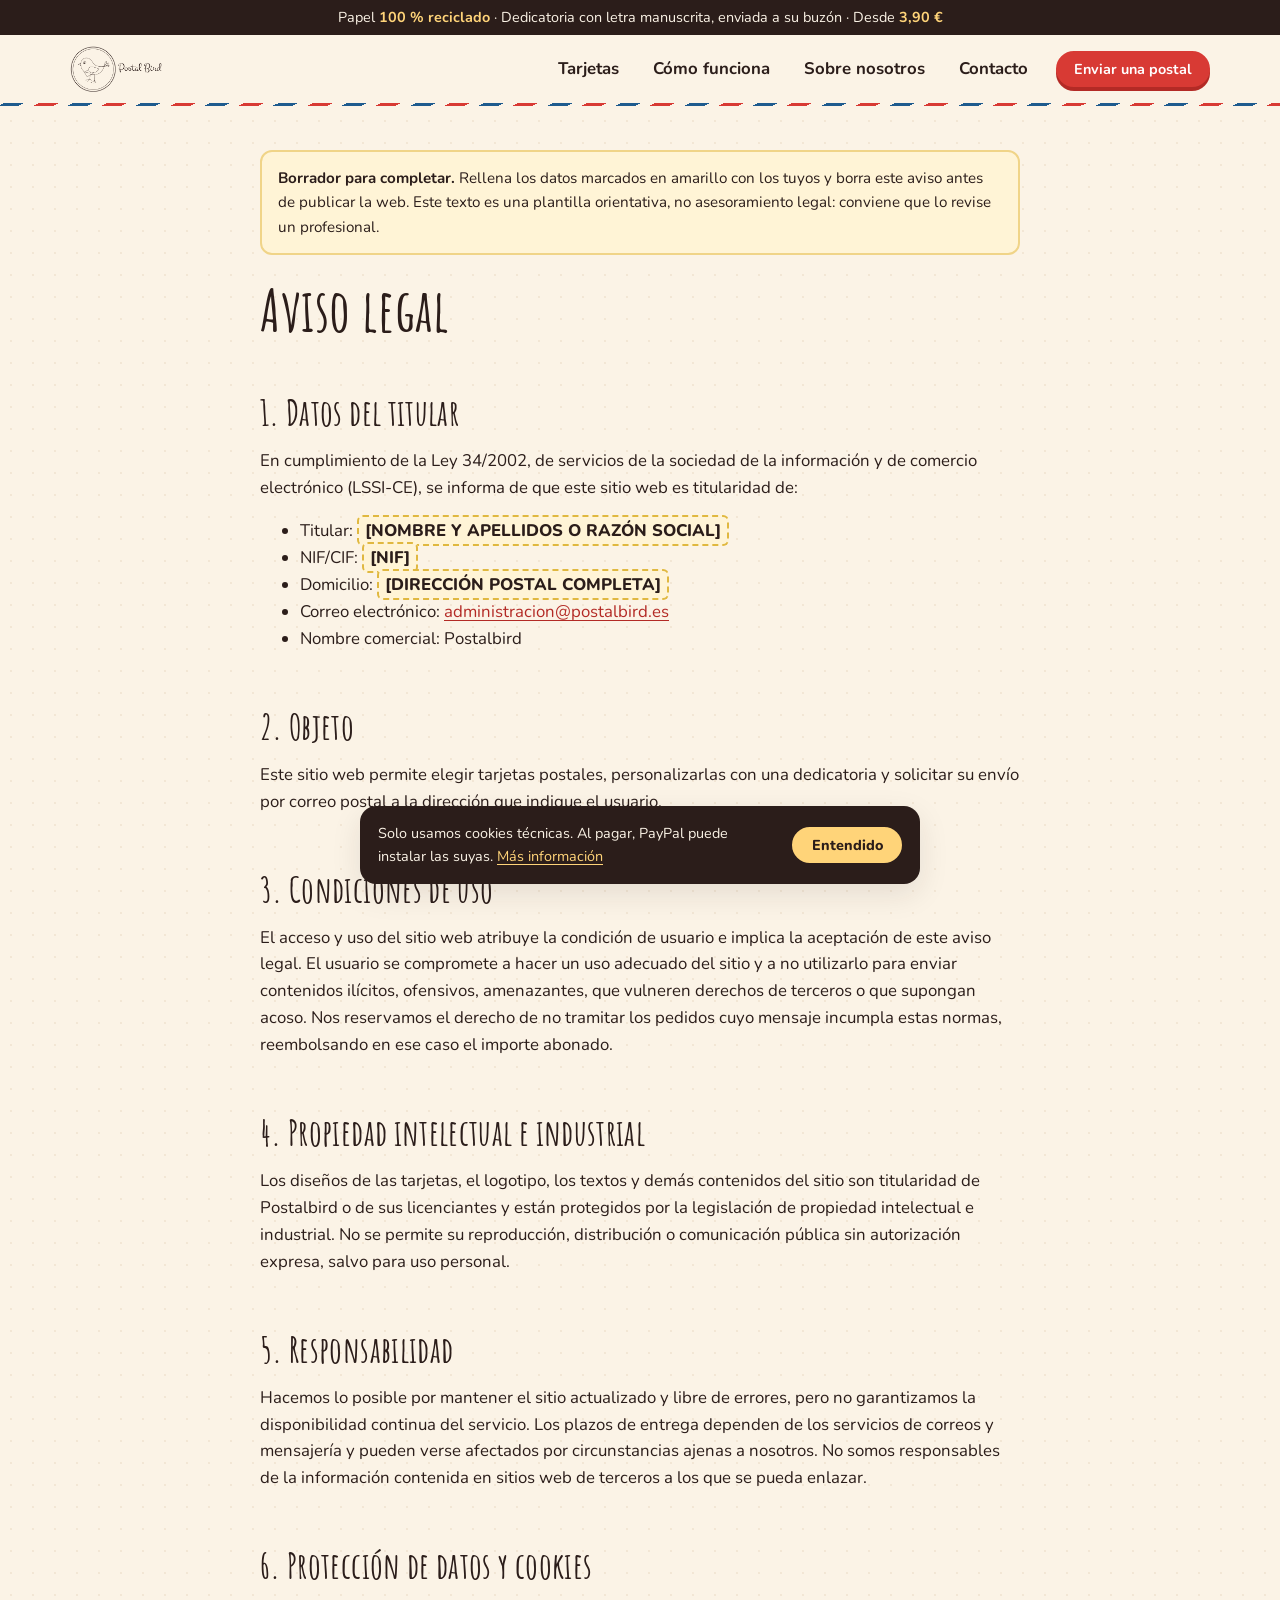
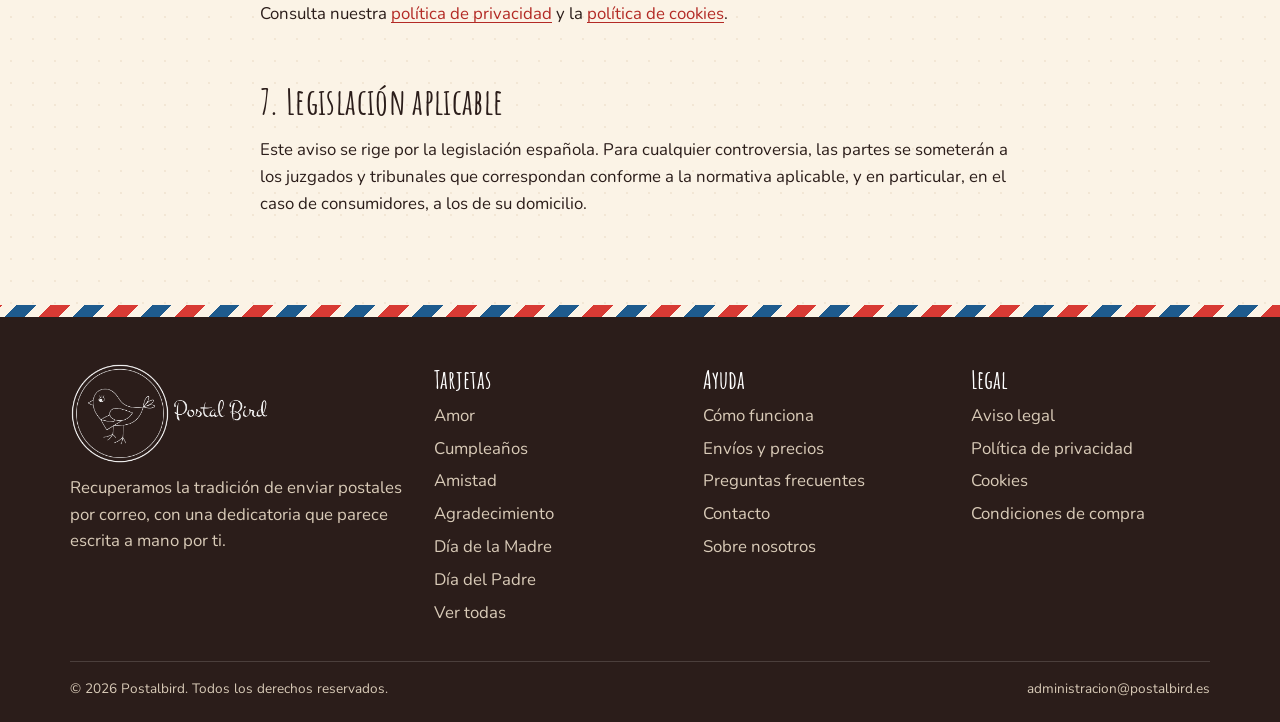
==== aviso-legal.html @ 34e0749d "Primera versión de la web de Postalbird (estática, sin WordPress) Reconstrucción de la tienda a part" ====
<!doctype html>
<html lang="es">
<head>
<meta charset="utf-8">
<meta name="viewport" content="width=device-width, initial-scale=1">
<title>Aviso legal · Postalbird</title>
<meta name="description" content="Aviso legal e información del titular de Postalbird.">
<link rel="icon" href="img/marca.png" type="image/png">
<link rel="preload" href="fonts/AmaticSC-Bold.ttf" as="font" type="font/ttf" crossorigin>
<link rel="stylesheet" href="css/style.css">
</head>
<body data-page="legal">
<header id="site-header"></header>
<main>
  <div class="narrow legal" style="padding:44px 0 70px">
    <div class="notice"><b>Borrador para completar.</b> Rellena los datos marcados en amarillo con los tuyos y borra este aviso antes de publicar la web. Este texto es una plantilla orientativa, no asesoramiento legal: conviene que lo revise un profesional.</div>
    <h1>Aviso legal</h1>

    <h2>1. Datos del titular</h2>
    <p>En cumplimiento de la Ley 34/2002, de servicios de la sociedad de la información y de comercio electrónico (LSSI-CE), se informa de que este sitio web es titularidad de:</p>
    <ul>
      <li>Titular: <span class="todo">[NOMBRE Y APELLIDOS O RAZÓN SOCIAL]</span></li>
      <li>NIF/CIF: <span class="todo">[NIF]</span></li>
      <li>Domicilio: <span class="todo">[DIRECCIÓN POSTAL COMPLETA]</span></li>
      <li>Correo electrónico: <a class="mail" href="#"></a></li>
      <li>Nombre comercial: Postalbird</li>
    </ul>

    <h2>2. Objeto</h2>
    <p>Este sitio web permite elegir tarjetas postales, personalizarlas con una dedicatoria y solicitar su envío por correo postal a la dirección que indique el usuario.</p>

    <h2>3. Condiciones de uso</h2>
    <p>El acceso y uso del sitio web atribuye la condición de usuario e implica la aceptación de este aviso legal. El usuario se compromete a hacer un uso adecuado del sitio y a no utilizarlo para enviar contenidos ilícitos, ofensivos, amenazantes, que vulneren derechos de terceros o que supongan acoso. Nos reservamos el derecho de no tramitar los pedidos cuyo mensaje incumpla estas normas, reembolsando en ese caso el importe abonado.</p>

    <h2>4. Propiedad intelectual e industrial</h2>
    <p>Los diseños de las tarjetas, el logotipo, los textos y demás contenidos del sitio son titularidad de Postalbird o de sus licenciantes y están protegidos por la legislación de propiedad intelectual e industrial. No se permite su reproducción, distribución o comunicación pública sin autorización expresa, salvo para uso personal.</p>

    <h2>5. Responsabilidad</h2>
    <p>Hacemos lo posible por mantener el sitio actualizado y libre de errores, pero no garantizamos la disponibilidad continua del servicio. Los plazos de entrega dependen de los servicios de correos y mensajería y pueden verse afectados por circunstancias ajenas a nosotros. No somos responsables de la información contenida en sitios web de terceros a los que se pueda enlazar.</p>

    <h2>6. Protección de datos y cookies</h2>
    <p>Consulta nuestra <a href="privacidad.html">política de privacidad</a> y la <a href="cookies.html">política de cookies</a>.</p>

    <h2>7. Legislación aplicable</h2>
    <p>Este aviso se rige por la legislación española. Para cualquier controversia, las partes se someterán a los juzgados y tribunales que correspondan conforme a la normativa aplicable, y en particular, en el caso de consumidores, a los de su domicilio.</p>
  </div>
</main>
<footer id="site-footer" class="site-footer"></footer>
<script src="js/config.js"></script>
<script src="js/catalog.js"></script>
<script src="js/site.js"></script>
<script>document.querySelectorAll('.mail').forEach(function (a) { a.href = 'mailto:' + PB.config.email; a.textContent = PB.config.email; });</script>
</body>
</html>
---- css/style.css ----
/* ============ Postalbird — hoja de estilos ============ */
@font-face { font-family: 'Nunito'; src: url('../fonts/Nunito-Variable.ttf') format('truetype'); font-weight: 200 1000; font-display: swap; }
@font-face { font-family: 'Amatic SC'; src: url('../fonts/AmaticSC-Regular.ttf') format('truetype'); font-weight: 400; font-display: swap; }
@font-face { font-family: 'Amatic SC'; src: url('../fonts/AmaticSC-Bold.ttf') format('truetype'); font-weight: 700; font-display: swap; }
@font-face { font-family: 'La Belle Aurore'; src: url('../fonts/LaBelleAurore.ttf') format('truetype'); font-display: swap; }
@font-face { font-family: 'Handlee'; src: url('../fonts/Handlee-Regular.ttf') format('truetype'); font-display: swap; }
@font-face { font-family: 'Allura'; src: url('../fonts/Allura-Regular.ttf') format('truetype'); font-display: swap; }
@font-face { font-family: 'Montez'; src: url('../fonts/Montez-Regular.ttf') format('truetype'); font-display: swap; }

:root {
  --cream: #fbf3e6; --paper: #fffdf8; --kraft: #ecdcc0; --kraft-d: #c9ad84;
  --ink: #2b1d1a; --muted: #7b6a61; --line: #eadfcd;
  --red: #d83a34; --red-d: #b32a25; --blue: #1e5b8e; --leaf: #4f8a52;
  --radius: 16px; --shadow: 0 10px 30px rgba(43, 29, 26, .10); --shadow-s: 0 2px 8px rgba(43, 29, 26, .08);
  --f-body: 'Nunito', system-ui, -apple-system, 'Segoe UI', sans-serif;
  --f-display: 'Amatic SC', 'Nunito', cursive;
  --f-hand: 'La Belle Aurore', cursive;
  --airmail: repeating-linear-gradient(-45deg, var(--red) 0 14px, var(--cream) 14px 24px, var(--blue) 24px 38px, var(--cream) 38px 48px);
}
*, *::before, *::after { box-sizing: border-box; }
html { scroll-behavior: smooth; -webkit-text-size-adjust: 100%; }
body {
  margin: 0; font-family: var(--f-body); font-size: 1.05rem; line-height: 1.6; color: var(--ink);
  background: var(--cream);
  background-image: radial-gradient(rgba(201, 173, 132, .18) 1px, transparent 1.2px);
  background-size: 22px 22px;
  display: flex; flex-direction: column; min-height: 100vh;
}
main { flex: 1; }
#site-header { display: contents; }
img { max-width: 100%; display: block; }
a { color: var(--red-d); text-underline-offset: 3px; }
a:hover { color: var(--red); }
h1, h2, h3 { font-family: var(--f-display); font-weight: 700; line-height: 1; letter-spacing: .01em; margin: 0 0 .5em; }
h1 { font-size: clamp(3rem, 8vw, 5.4rem); }
h2 { font-size: clamp(2.3rem, 5vw, 3.4rem); }
h3 { font-size: 1.9rem; }
p { margin: 0 0 1em; }
:focus-visible { outline: 3px solid var(--blue); outline-offset: 2px; border-radius: 6px; }
.wrap { width: min(1140px, 100% - 32px); margin-inline: auto; }
.narrow { width: min(760px, 100% - 32px); margin-inline: auto; }
.sr { position: absolute; width: 1px; height: 1px; overflow: hidden; clip: rect(0 0 0 0); white-space: nowrap; }
.hand { font-family: var(--f-hand); color: var(--blue); font-weight: 400; }
.muted { color: var(--muted); }
.center { text-align: center; }
section { padding: 56px 0; }
.eyebrow { font-family: var(--f-hand); color: var(--blue); font-size: 1.5rem; display: block; margin-bottom: 6px; }

/* ---------- Botones ---------- */
.btn {
  --bg: var(--red); --fg: #fff;
  display: inline-flex; align-items: center; justify-content: center; gap: .5em;
  padding: .8em 1.5em; border-radius: 999px; border: 2px solid var(--bg); background: var(--bg); color: var(--fg);
  font: 800 1rem/1 var(--f-body); text-decoration: none; cursor: pointer; transition: transform .15s, box-shadow .15s, background .15s;
  box-shadow: 0 4px 0 var(--red-d);
}
.btn:hover { color: var(--fg); transform: translateY(-2px); box-shadow: 0 6px 0 var(--red-d); }
.btn:active { transform: translateY(2px); box-shadow: 0 1px 0 var(--red-d); }
.btn.ghost { --bg: transparent; --fg: var(--ink); border-color: var(--ink); box-shadow: 0 4px 0 var(--ink); }
.btn.ghost:hover { background: var(--ink); color: var(--cream); }
.btn.small { padding: .6em 1.1em; font-size: .9rem; }
.btn[disabled] { opacity: .5; cursor: not-allowed; transform: none; }

/* ---------- Cabecera ---------- */
.topbar { background: var(--ink); color: var(--cream); text-align: center; font-size: .9rem; padding: 6px 12px; }
.topbar b { color: #ffd479; }
.site-header { position: sticky; top: 0; z-index: 50; background: rgba(251, 243, 230, .94); backdrop-filter: blur(8px); border-bottom: 3px solid transparent; border-image: var(--airmail) 6; }
.site-header .wrap { display: flex; align-items: center; justify-content: space-between; gap: 16px; min-height: 68px; }
.brand img { height: 46px; width: auto; }
.nav { display: flex; align-items: center; gap: 6px; }
.nav a { padding: 8px 14px; border-radius: 999px; text-decoration: none; color: var(--ink); font-weight: 700; }
.nav a:hover, .nav a[aria-current="page"] { background: var(--kraft); color: var(--ink); }
.nav .btn { margin-left: 8px; color: #fff; }
.nav .btn:hover { background: var(--red); color: #fff; }
.burger { display: none; background: none; border: 2px solid var(--ink); border-radius: 12px; padding: 8px 10px; cursor: pointer; }
.burger span { display: block; width: 22px; height: 2px; background: var(--ink); margin: 4px 0; }
@media (max-width: 820px) {
  .burger { display: block; }
  .nav { position: absolute; left: 0; right: 0; top: 100%; background: var(--cream); flex-direction: column; align-items: stretch; padding: 12px 16px 18px; border-bottom: 3px solid var(--kraft); display: none; }
  .nav.open { display: flex; }
  .nav a { padding: 12px 14px; }
  .nav .btn { margin: 8px 0 0; }
}

/* ---------- Hero ---------- */
.hero { padding: 40px 0 64px; overflow: hidden; }
.hero .wrap { display: grid; grid-template-columns: 1.05fr .95fr; gap: 40px; align-items: center; }
.hero h1 em { font-style: normal; color: var(--red); display: inline-block; transform: rotate(-2deg); }
.hero p.lead { font-size: 1.25rem; max-width: 34ch; }
.hero .actions { display: flex; gap: 14px; flex-wrap: wrap; margin: 24px 0 18px; }
.hero .perks { display: flex; gap: 8px 22px; flex-wrap: wrap; padding: 0; margin: 0; list-style: none; font-weight: 700; font-size: .95rem; color: var(--muted); }
.hero .perks li::before { content: '✓ '; color: var(--leaf); font-weight: 900; }
.collage { position: relative; aspect-ratio: 1 / 1; max-width: 520px; margin-inline: auto; width: 100%; }
.collage .photo { position: absolute; background: #fff; padding: 10px 10px 34px; box-shadow: var(--shadow); border-radius: 4px; }
.collage .photo img { width: 100%; height: 100%; object-fit: cover; }
.collage .p1 { width: 58%; aspect-ratio: 1 / 1.12; left: 2%; top: 4%; transform: rotate(-5deg); z-index: 2; }
.collage .p2 { width: 64%; aspect-ratio: 1.3 / 1; right: 0; bottom: 4%; transform: rotate(4deg); z-index: 1; }
.collage .tape { position: absolute; width: 90px; height: 26px; background: rgba(216, 58, 52, .55); left: 26%; top: 0; transform: rotate(-4deg); z-index: 4; }
.collage .stamp { position: absolute; right: 4%; top: 2%; width: 110px; height: 110px; z-index: 5; transform: rotate(9deg); }
.stamp-box { background: var(--paper); padding: 8px; border: 2px dashed var(--kraft-d); border-radius: 6px; box-shadow: var(--shadow-s); }
.stamp-box img { width: 100%; }
.collage .note { position: absolute; left: 0; bottom: 0; z-index: 6; background: var(--paper); border-radius: 10px; padding: 8px 16px; box-shadow: var(--shadow); font-family: var(--f-hand); color: var(--blue); font-size: 1.25rem; transform: rotate(-3deg); }
@media (max-width: 820px) { .hero .wrap { grid-template-columns: 1fr; } .collage { max-width: 420px; } }

/* ---------- Pasos ---------- */
.band { background: var(--paper); border-block: 2px solid var(--line); }
.steps { display: grid; grid-template-columns: repeat(3, 1fr); gap: 24px; counter-reset: paso; margin-top: 30px; }
.step { position: relative; background: var(--cream); border: 2px solid var(--line); border-radius: var(--radius); padding: 30px 24px 24px; }
.step::before { counter-increment: paso; content: counter(paso); position: absolute; top: -26px; left: 22px; width: 52px; height: 52px; border-radius: 50%; background: var(--red); color: #fff; display: grid; place-items: center; font: 700 2.2rem/1 var(--f-display); box-shadow: 0 3px 0 var(--red-d); }
.step h3 { margin-bottom: .2em; }
.step p { margin: 0; color: var(--muted); }
@media (max-width: 820px) { .steps { grid-template-columns: 1fr; gap: 40px; } }

/* ---------- Categorías (píldoras) ---------- */
.chips { display: flex; flex-wrap: wrap; gap: 10px; }
.chip { display: inline-flex; align-items: center; gap: 8px; padding: 9px 18px; border-radius: 999px; border: 2px solid var(--ink); background: transparent; color: var(--ink); font: 800 .95rem var(--f-body); text-decoration: none; cursor: pointer; transition: .15s; }
.chip small { font-weight: 700; opacity: .6; }
.chip:hover { background: var(--kraft); color: var(--ink); }
.chip.on { background: var(--ink); color: var(--cream); }
.cat-tiles { display: grid; grid-template-columns: repeat(auto-fill, minmax(150px, 1fr)); gap: 14px; margin-top: 22px; }
.cat-tile { display: block; text-decoration: none; color: var(--ink); background: var(--paper); border: 2px solid var(--line); border-radius: var(--radius); padding: 18px 16px; text-align: center; transition: .2s; }
.cat-tile:hover { transform: translateY(-4px) rotate(-1deg); border-color: var(--red); color: var(--ink); box-shadow: var(--shadow); }
.cat-tile b { font: 700 2rem/1 var(--f-display); display: block; }
.cat-tile span { font-size: .85rem; color: var(--muted); font-weight: 700; }

/* ---------- Tarjetas de producto ---------- */
.grid { display: grid; grid-template-columns: repeat(auto-fill, minmax(230px, 1fr)); gap: 24px; }
.pcard { background: var(--paper); border-radius: var(--radius); overflow: hidden; box-shadow: var(--shadow-s); border: 2px solid var(--line); text-decoration: none; color: var(--ink); display: flex; flex-direction: column; transition: transform .2s, box-shadow .2s; }
.pcard:hover { transform: translateY(-6px) rotate(-.6deg); box-shadow: var(--shadow); color: var(--ink); }
.pcard .ph { aspect-ratio: 1 / 1; background: var(--kraft); overflow: hidden; position: relative; }
.pcard .ph img { width: 100%; height: 100%; object-fit: cover; transition: transform .4s; }
.pcard:hover .ph img { transform: scale(1.05); }
.pcard .ph img.alt { position: absolute; inset: 0; opacity: 0; transition: opacity .3s; }
.pcard:hover .ph img.alt { opacity: 1; }
.pcard .tag { position: absolute; left: 10px; top: 10px; background: var(--paper); border-radius: 999px; padding: 2px 12px; font-size: .78rem; font-weight: 800; box-shadow: var(--shadow-s); }
.pcard .body { padding: 14px 16px 16px; display: flex; flex-direction: column; gap: 6px; flex: 1; }
.pcard h3 { font-size: 1.7rem; margin: 0; line-height: 1.02; }
.pcard .price { margin-top: auto; font-weight: 800; color: var(--red-d); }
.section-head { display: flex; justify-content: space-between; align-items: end; gap: 20px; flex-wrap: wrap; margin-bottom: 26px; }
.section-head h2 { margin: 0; }

/* ---------- Tienda ---------- */
.page-head { padding: 44px 0 10px; }
.page-head p { max-width: 60ch; color: var(--muted); font-size: 1.1rem; }
.toolbar { display: flex; gap: 16px; align-items: center; flex-wrap: wrap; margin: 20px 0 26px; }
.search { flex: 1 1 240px; max-width: 360px; position: relative; }
.search input { width: 100%; padding: 11px 16px 11px 42px; border-radius: 999px; border: 2px solid var(--ink); background: var(--paper); font: 600 1rem var(--f-body); color: var(--ink); }
.search::before { content: '🔍'; position: absolute; left: 14px; top: 50%; transform: translateY(-50%); font-size: .95rem; }
.empty { text-align: center; padding: 60px 0; color: var(--muted); }
.more { text-align: center; margin-top: 34px; }

/* ---------- Ficha de postal ---------- */
.crumbs { font-size: .9rem; color: var(--muted); padding-top: 26px; }
.crumbs a { color: var(--muted); }
.detail { display: grid; grid-template-columns: 1.1fr .9fr; gap: 44px; padding: 20px 0 60px; align-items: start; }
.gallery .main { background: #fff; padding: 12px; border-radius: 6px; box-shadow: var(--shadow); }
.gallery .main img { width: 100%; aspect-ratio: 1/1; object-fit: cover; }
.thumbs { display: flex; gap: 12px; margin-top: 16px; }
.thumbs button { width: 84px; padding: 4px; background: #fff; border: 2px solid var(--line); border-radius: 8px; cursor: pointer; }
.thumbs button[aria-current="true"] { border-color: var(--red); }
.thumbs img { aspect-ratio: 1/1; object-fit: cover; width: 100%; border-radius: 4px; }
.info h1 { font-size: clamp(2.8rem, 6vw, 4.2rem); }
.info .price { font: 700 2.6rem/1 var(--f-display); color: var(--red-d); margin: 4px 0 14px; }
.facts { list-style: none; padding: 0; margin: 20px 0 24px; display: grid; gap: 8px; }
.facts li { display: flex; gap: 10px; }
.facts li::before { content: '✓'; color: var(--leaf); font-weight: 900; }
.prose { max-width: 70ch; color: #4a3b35; }
.prose h2 { font-size: 2.4rem; margin-top: 1.4em; }
.prose h3 { margin-top: 1.3em; }
.prose li { margin-bottom: .4em; }
@media (max-width: 820px) { .detail { grid-template-columns: 1fr; gap: 26px; } }

/* ---------- Formularios ---------- */
label, .lbl { display: block; font-weight: 800; font-size: .95rem; margin-bottom: 6px; }
label .opt, .lbl .opt { font-weight: 600; color: var(--muted); }
input[type=text], input[type=email], input[type=tel], input[type=date], select, textarea {
  width: 100%; padding: 12px 14px; border: 2px solid var(--line); border-radius: 12px; background: var(--paper); color: var(--ink);
  font: 600 1rem var(--f-body); transition: border-color .15s, box-shadow .15s;
}
input:focus, select:focus, textarea:focus { outline: none; border-color: var(--blue); box-shadow: 0 0 0 4px rgba(30, 91, 142, .15); }
input.bad, select.bad, textarea.bad { border-color: var(--red); background: #fff5f4; }
textarea { min-height: 170px; resize: vertical; line-height: 1.5; }
.field { margin-bottom: 16px; }
.row { display: grid; grid-template-columns: 1fr 1fr; gap: 14px; }
.row.r3 { grid-template-columns: 1fr 2fr; }
@media (max-width: 560px) { .row, .row.r3 { grid-template-columns: 1fr; gap: 0; } }
.hint { font-size: .85rem; color: var(--muted); margin-top: 4px; }
.err { color: var(--red-d); font-size: .85rem; font-weight: 700; margin-top: 4px; min-height: 0; }
.check { display: flex; gap: 10px; align-items: flex-start; font-weight: 600; cursor: pointer; }
.check input { width: 20px; height: 20px; margin-top: 3px; accent-color: var(--red); flex: none; }
.hp { position: absolute; left: -9999px; }
.counter { text-align: right; font-size: .85rem; color: var(--muted); font-weight: 700; }
.counter.warn { color: var(--red-d); }

/* ---------- Editor (personalizar) ---------- */
.editor { display: grid; grid-template-columns: minmax(0, 1fr) minmax(0, 1.05fr); gap: 36px; padding: 18px 0 70px; align-items: start; }
.stepper { display: flex; gap: 6px; margin-bottom: 22px; }
.stepper button { width: 100%; min-width: 0; background: var(--paper); border: 2px solid var(--line); border-radius: 999px; padding: 8px 6px; font: 800 .82rem var(--f-body); color: var(--muted); cursor: pointer; white-space: nowrap; }
.stepper button:disabled { cursor: default; opacity: .7; }
.stepper button b { display: inline-grid; place-items: center; width: 20px; height: 20px; border-radius: 50%; background: var(--line); color: var(--ink); margin-right: 5px; font-size: .74rem; }
@media (max-width: 420px) { .stepper button { font-size: 0; padding: 6px; } .stepper button b { margin: 0; font-size: .8rem; } .stepper button.on { font-size: .82rem; } .stepper button.on b { margin-right: 5px; } }
.stepper button.on { border-color: var(--ink); color: var(--ink); background: #fff; }
.stepper button.on b { background: var(--red); color: #fff; }
.stepper button.done b { background: var(--leaf); color: #fff; }
.panel { display: none; }
.panel.on { display: block; animation: fade .3s; }
@keyframes fade { from { opacity: 0; transform: translateY(6px); } }
.panel h2 { font-size: 2.6rem; }
.nav-steps { display: flex; justify-content: space-between; gap: 12px; margin-top: 26px; }
.fonts { display: grid; grid-template-columns: repeat(2, 1fr); gap: 10px; }
.fonts label { margin: 0; cursor: pointer; }
.fonts input { position: absolute; opacity: 0; }
.fonts span { display: block; text-align: center; padding: 10px 8px; border: 2px solid var(--line); background: var(--paper); border-radius: 12px; font-size: 1.5rem; line-height: 1.2; color: var(--blue); }
.fonts small { display: block; font: 700 .72rem var(--f-body); color: var(--muted); }
.fonts input:checked + span { border-color: var(--red); box-shadow: 0 0 0 3px rgba(216, 58, 52, .18); background: #fff; }
.fonts input:focus-visible + span { outline: 3px solid var(--blue); }
.inks { display: flex; gap: 12px; }
.inks label { margin: 0; cursor: pointer; }
.inks input { position: absolute; opacity: 0; }
.inks i { display: block; width: 38px; height: 38px; border-radius: 50%; border: 3px solid #fff; box-shadow: 0 0 0 2px var(--line); }
.inks input:checked + i { box-shadow: 0 0 0 3px var(--ink); }
.inks input:focus-visible + i { outline: 3px solid var(--blue); outline-offset: 3px; }
.opts { display: grid; gap: 10px; }
.opt-card { display: flex; gap: 12px; align-items: center; padding: 14px 16px; border: 2px solid var(--line); background: var(--paper); border-radius: 14px; cursor: pointer; margin: 0; font-weight: 600; }
.opt-card input { accent-color: var(--red); width: 20px; height: 20px; }
.opt-card:has(input:checked) { border-color: var(--red); background: #fff; }
.opt-card .t { flex: 1; } .opt-card .t small { display: block; color: var(--muted); font-weight: 600; }
.opt-card b { color: var(--red-d); white-space: nowrap; }
.selected-card { display: flex; gap: 14px; align-items: center; background: var(--paper); border: 2px solid var(--line); border-radius: 14px; padding: 10px; margin-bottom: 22px; }
.selected-card img { width: 64px; height: 64px; object-fit: cover; border-radius: 8px; }
.selected-card div { flex: 1; line-height: 1.25; }
.selected-card b { font: 700 1.5rem/1 var(--f-display); display: block; }
.summary { background: var(--paper); border: 2px solid var(--line); border-radius: 14px; padding: 16px 18px; margin-bottom: 20px; }
.summary dl { margin: 0; display: grid; grid-template-columns: 1fr auto; gap: 6px 14px; }
.summary dt { color: var(--muted); font-weight: 700; } .summary dd { margin: 0; font-weight: 800; text-align: right; }
.summary .total { border-top: 2px dashed var(--line); padding-top: 10px; margin-top: 6px; font-size: 1.25rem; }
.summary dt.total { color: var(--ink); }
.summary dd.total { color: var(--red-d); }
.demo-note { background: #fff4d6; border: 2px solid #f0d488; border-radius: 12px; padding: 12px 14px; font-size: .92rem; margin-bottom: 14px; }
.msg { border-radius: 12px; padding: 12px 14px; font-weight: 700; margin: 12px 0; }
.msg.err-box { background: #fdeceb; border: 2px solid #f0b3af; color: #8a1f1a; }
.msg.ok-box { background: #e8f4e8; border: 2px solid #b7d9b8; color: #2c5d2f; }

/* Vista previa */
.preview { position: sticky; top: 92px; }
.tabs { display: flex; gap: 6px; margin-bottom: 14px; }
.tabs button { flex: 1; padding: 8px 6px; border-radius: 999px; border: 2px solid var(--line); background: var(--paper); font: 800 .9rem var(--f-body); cursor: pointer; color: var(--muted); }
.tabs button.on { background: var(--ink); color: var(--cream); border-color: var(--ink); }
.stage { background: var(--kraft); border-radius: var(--radius); padding: 22px; box-shadow: inset 0 0 0 2px rgba(255, 255, 255, .35); }
.stage .view { display: none; } .stage .view.on { display: block; }
/* Hoja de dedicatoria: 11,5 × 15,5 cm. Márgenes = los de la hoja de impresión (1,4 / 1,2 / 1,4 / 1,6 cm) */
.paper { position: relative; aspect-ratio: 11.5 / 15.5; width: min(82%, 400px); margin-inline: auto; background: #fffdf6; box-shadow: var(--shadow); border-radius: 2px; }
.hw { font-family: var(--f-hand); color: var(--blue); white-space: pre-wrap; overflow-wrap: anywhere; overflow: hidden; line-height: 1.5; }
.paper .hw { position: absolute; top: 9.03%; right: 10.43%; bottom: 9.03%; left: 13.91%; }
.cover { aspect-ratio: 11.5 / 15.5; width: min(70%, 320px); margin-inline: auto; box-shadow: var(--shadow); background: #fff; }
.cover img { width: 100%; height: 100%; object-fit: cover; }
.envelope { position: relative; aspect-ratio: 18 / 12.5; background: #fbf6ea; box-shadow: var(--shadow); border-radius: 3px; overflow: hidden; }
.envelope .to { position: absolute; left: 30%; top: 40%; right: 6%; }
.envelope .from { position: absolute; left: 5%; top: 6%; width: 46%; }
.envelope .sello { position: absolute; right: 4%; top: 6%; width: 11%; aspect-ratio: 3 / 3.6; border: 2px dashed rgba(43, 29, 26, .3); border-radius: 3px; display: grid; place-items: center; font-size: .6rem; color: rgba(43, 29, 26, .4); text-align: center; font-weight: 800; }
.stage-cap { text-align: center; font-size: .85rem; color: #5b4a3c; margin: 12px 0 0; font-weight: 700; }
@media (max-width: 900px) { .editor { grid-template-columns: 1fr; } .preview { position: static; order: -1; } }

/* ---------- Confirmación ---------- */
.done-card { background: var(--paper); border: 2px solid var(--line); border-radius: 22px; padding: 34px; box-shadow: var(--shadow); text-align: center; border-top: 10px solid; border-image: var(--airmail) 12; }
.code-box { width: 100%; font: 500 .8rem/1.4 ui-monospace, Consolas, monospace; min-height: 90px; word-break: break-all; }

/* ---------- Texto largo / FAQ / legal ---------- */
details { background: var(--paper); border: 2px solid var(--line); border-radius: 14px; padding: 4px 18px; margin-bottom: 12px; }
summary { cursor: pointer; font-weight: 800; padding: 12px 0; list-style-position: outside; }
details[open] { border-color: var(--kraft-d); }
details p { color: #4a3b35; }
.legal h1 { font-size: 3.6rem; }
.legal h2 { font-size: 2.2rem; margin-top: 1.6em; }
.legal .todo { background: #fff4d6; border: 2px dashed #e0b840; padding: 2px 6px; border-radius: 6px; font-weight: 800; }
.notice { background: #fff4d6; border: 2px solid #f0d488; border-radius: 12px; padding: 14px 16px; margin-bottom: 26px; font-size: .95rem; }
.two-col { display: grid; grid-template-columns: 1fr 1fr; gap: 40px; align-items: start; }
@media (max-width: 820px) { .two-col { grid-template-columns: 1fr; gap: 24px; } }
.price-table { width: 100%; border-collapse: collapse; margin: 14px 0 22px; background: var(--paper); border-radius: 14px; overflow: hidden; box-shadow: var(--shadow-s); }
.price-table td, .price-table th { padding: 12px 16px; text-align: left; border-bottom: 1px solid var(--line); }
.price-table td:last-child, .price-table th:last-child { text-align: right; font-weight: 800; color: var(--red-d); }
@media (max-width: 640px) {
  .price-table.stack, .price-table.stack tbody, .price-table.stack tr, .price-table.stack td, .price-table.stack th { display: block; width: 100%; text-align: left !important; }
  .price-table.stack tr:first-child { display: none; }
  .price-table.stack tr { border-bottom: 2px solid var(--line); padding: 8px 0; }
  .price-table.stack td { border: 0; padding: 4px 16px; color: var(--ink) !important; font-weight: 600 !important; }
  .price-table.stack td:first-child { font-weight: 800 !important; }
}
.cta-band { background: var(--ink); color: var(--cream); text-align: center; padding: 60px 0; position: relative; }
.cta-band::before { content: ''; position: absolute; inset: 0 0 auto; height: 12px; background: var(--airmail); }
.cta-band h2 { color: #fff; } .cta-band p { max-width: 50ch; margin-inline: auto; opacity: .85; }

/* ---------- Pie ---------- */
.site-footer { background: var(--ink); color: #d9cbb8; padding: 46px 0 22px; position: relative; margin-top: 0; }
.site-footer::before { content: ''; position: absolute; inset: 0 0 auto; height: 12px; background: var(--airmail); }
.site-footer .cols { display: grid; grid-template-columns: 1.4fr 1fr 1fr 1fr; gap: 30px; padding-top: 12px; }
.site-footer img.logo { width: 200px; margin-bottom: 12px; }
.site-footer h4 { font: 700 1.6rem var(--f-display); color: #fff; margin: 0 0 8px; }
.site-footer ul { list-style: none; margin: 0; padding: 0; }
.site-footer li { margin-bottom: 6px; }
.site-footer a { color: #d9cbb8; text-decoration: none; } .site-footer a:hover { color: #fff; text-decoration: underline; }
.site-footer .legalbar { border-top: 1px solid rgba(255, 255, 255, .15); margin-top: 28px; padding-top: 16px; font-size: .85rem; display: flex; justify-content: space-between; gap: 12px; flex-wrap: wrap; }
@media (max-width: 820px) { .site-footer .cols { grid-template-columns: 1fr 1fr; } }
@media (max-width: 520px) { .site-footer .cols { grid-template-columns: 1fr; } }

/* ---------- Aviso de cookies ---------- */
.cookies { position: fixed; left: 16px; right: 16px; bottom: 16px; max-width: 560px; margin-inline: auto; background: var(--ink); color: var(--cream); padding: 16px 18px; border-radius: 16px; box-shadow: var(--shadow); z-index: 99; display: flex; gap: 14px; align-items: center; font-size: .9rem; }
.cookies a { color: #ffd479; }
.cookies .btn { flex: none; --bg: #ffd479; --fg: var(--ink); box-shadow: none; padding: .6em 1.2em; }
.toast { position: fixed; left: 50%; bottom: 24px; transform: translateX(-50%); background: var(--ink); color: #fff; padding: 12px 20px; border-radius: 999px; font-weight: 800; z-index: 100; box-shadow: var(--shadow); }

@media (prefers-reduced-motion: reduce) { * { animation: none !important; transition: none !important; scroll-behavior: auto !important; } }
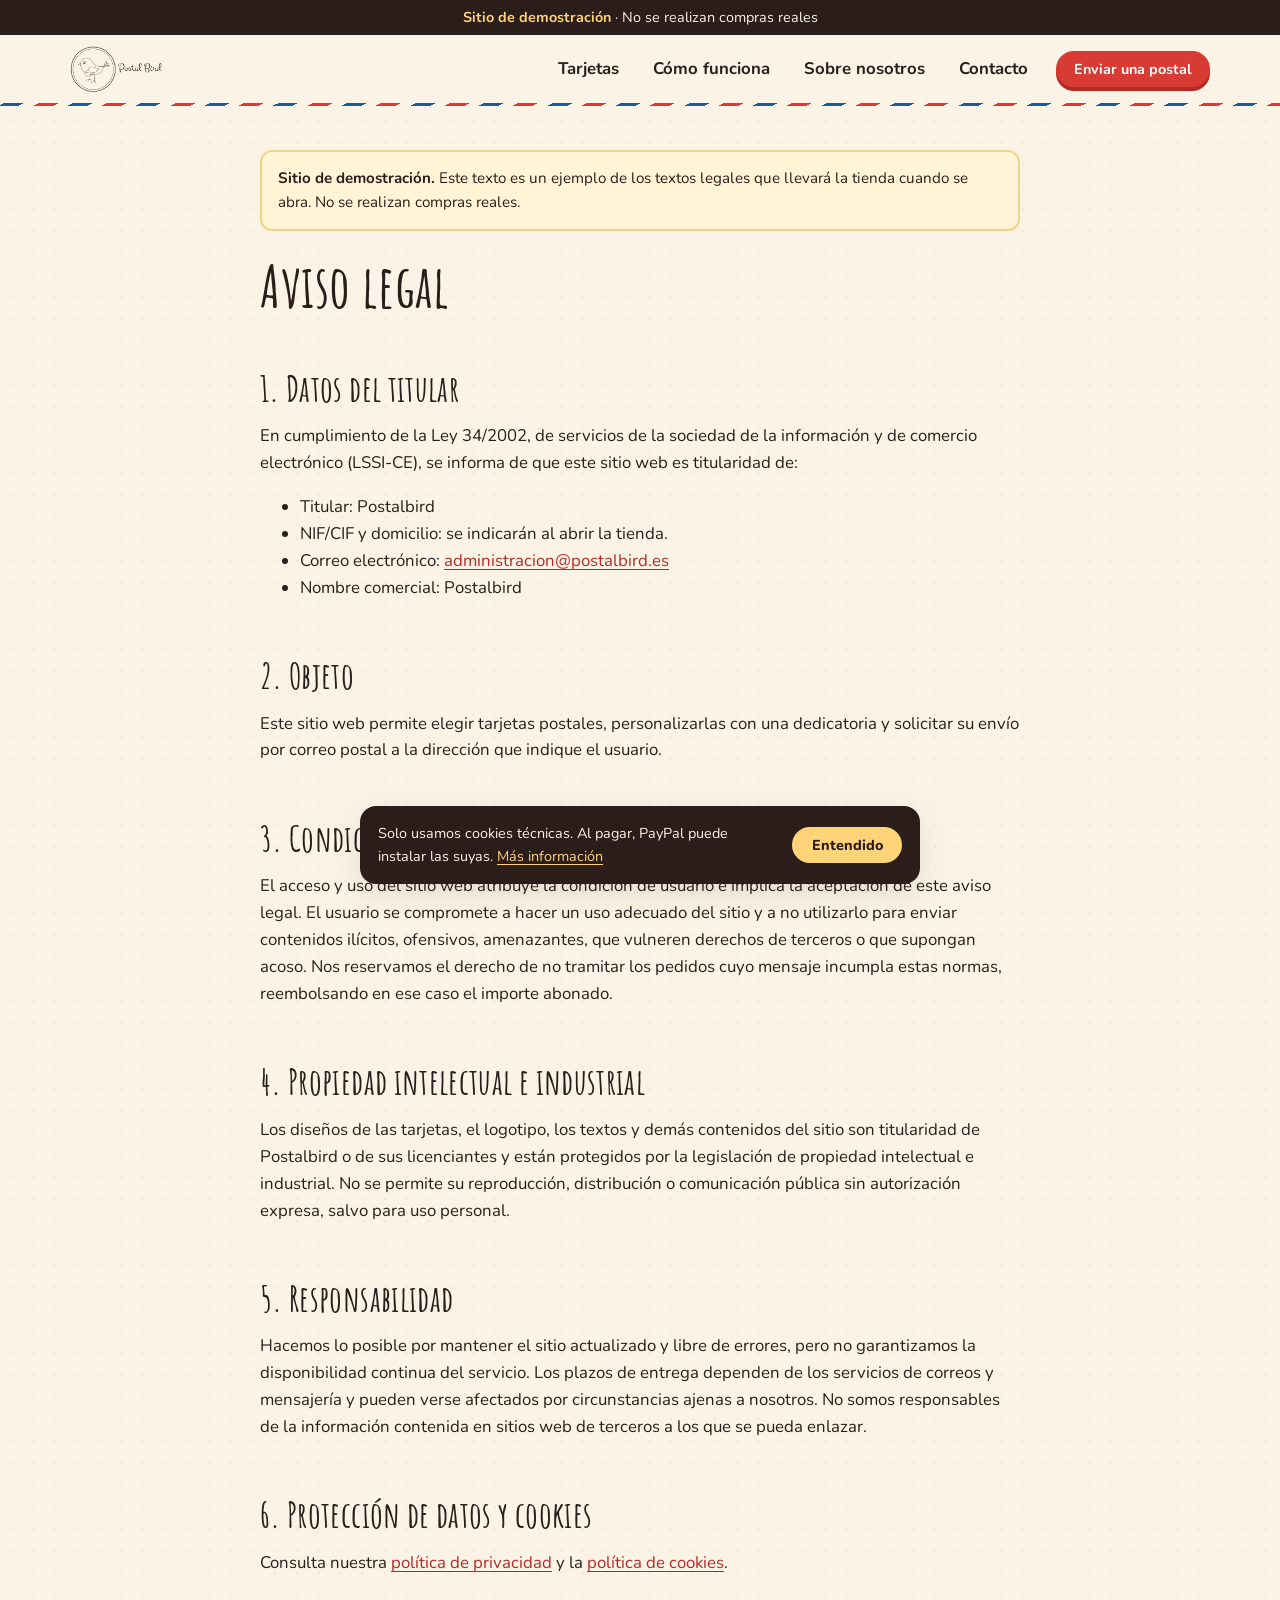
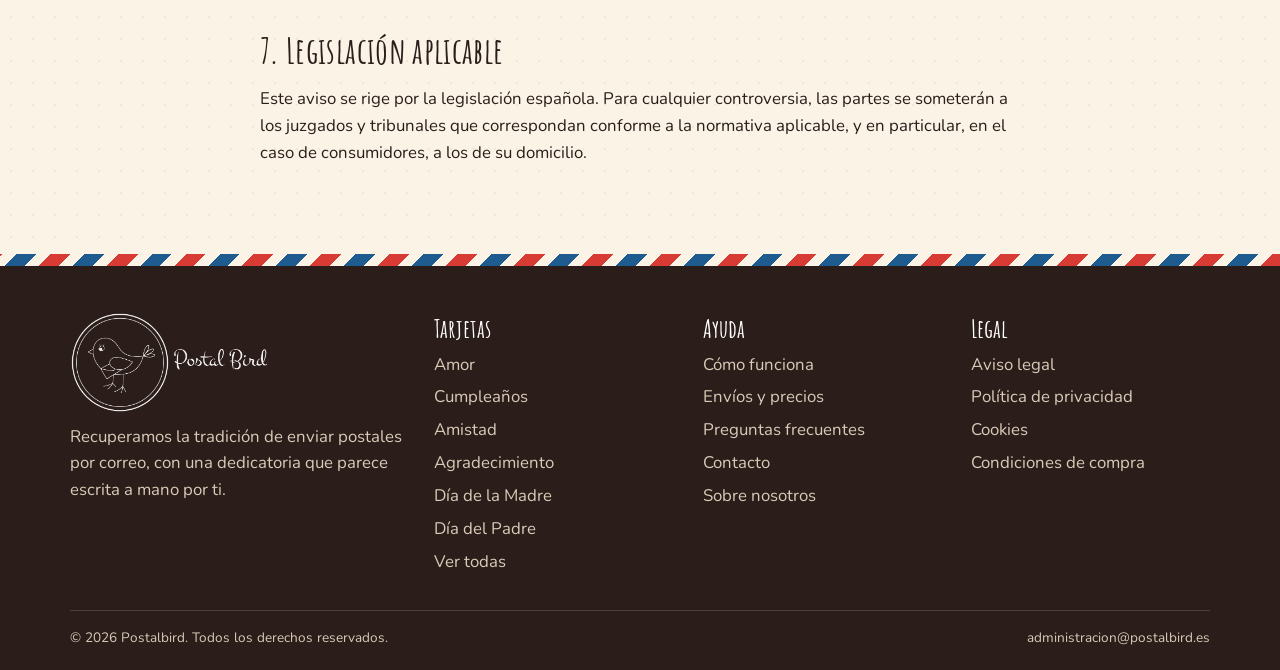
==== commit 73a6bcde: "Convierte la web en sitio de demostración - Franja superior "Sitio de demostración · No se realizan " ====
--- a/aviso-legal.html
+++ b/aviso-legal.html
@@ -13,15 +13,14 @@
 <header id="site-header"></header>
 <main>
   <div class="narrow legal" style="padding:44px 0 70px">
-    <div class="notice"><b>Borrador para completar.</b> Rellena los datos marcados en amarillo con los tuyos y borra este aviso antes de publicar la web. Este texto es una plantilla orientativa, no asesoramiento legal: conviene que lo revise un profesional.</div>
+    <div class="notice"><b>Sitio de demostración.</b> Este texto es un ejemplo de los textos legales que llevará la tienda cuando se abra. No se realizan compras reales.</div>
     <h1>Aviso legal</h1>
 
     <h2>1. Datos del titular</h2>
     <p>En cumplimiento de la Ley 34/2002, de servicios de la sociedad de la información y de comercio electrónico (LSSI-CE), se informa de que este sitio web es titularidad de:</p>
     <ul>
-      <li>Titular: <span class="todo">[NOMBRE Y APELLIDOS O RAZÓN SOCIAL]</span></li>
-      <li>NIF/CIF: <span class="todo">[NIF]</span></li>
-      <li>Domicilio: <span class="todo">[DIRECCIÓN POSTAL COMPLETA]</span></li>
+      <li>Titular: Postalbird</li>
+      <li>NIF/CIF y domicilio: se indicarán al abrir la tienda.</li>
       <li>Correo electrónico: <a class="mail" href="#"></a></li>
       <li>Nombre comercial: Postalbird</li>
     </ul>
